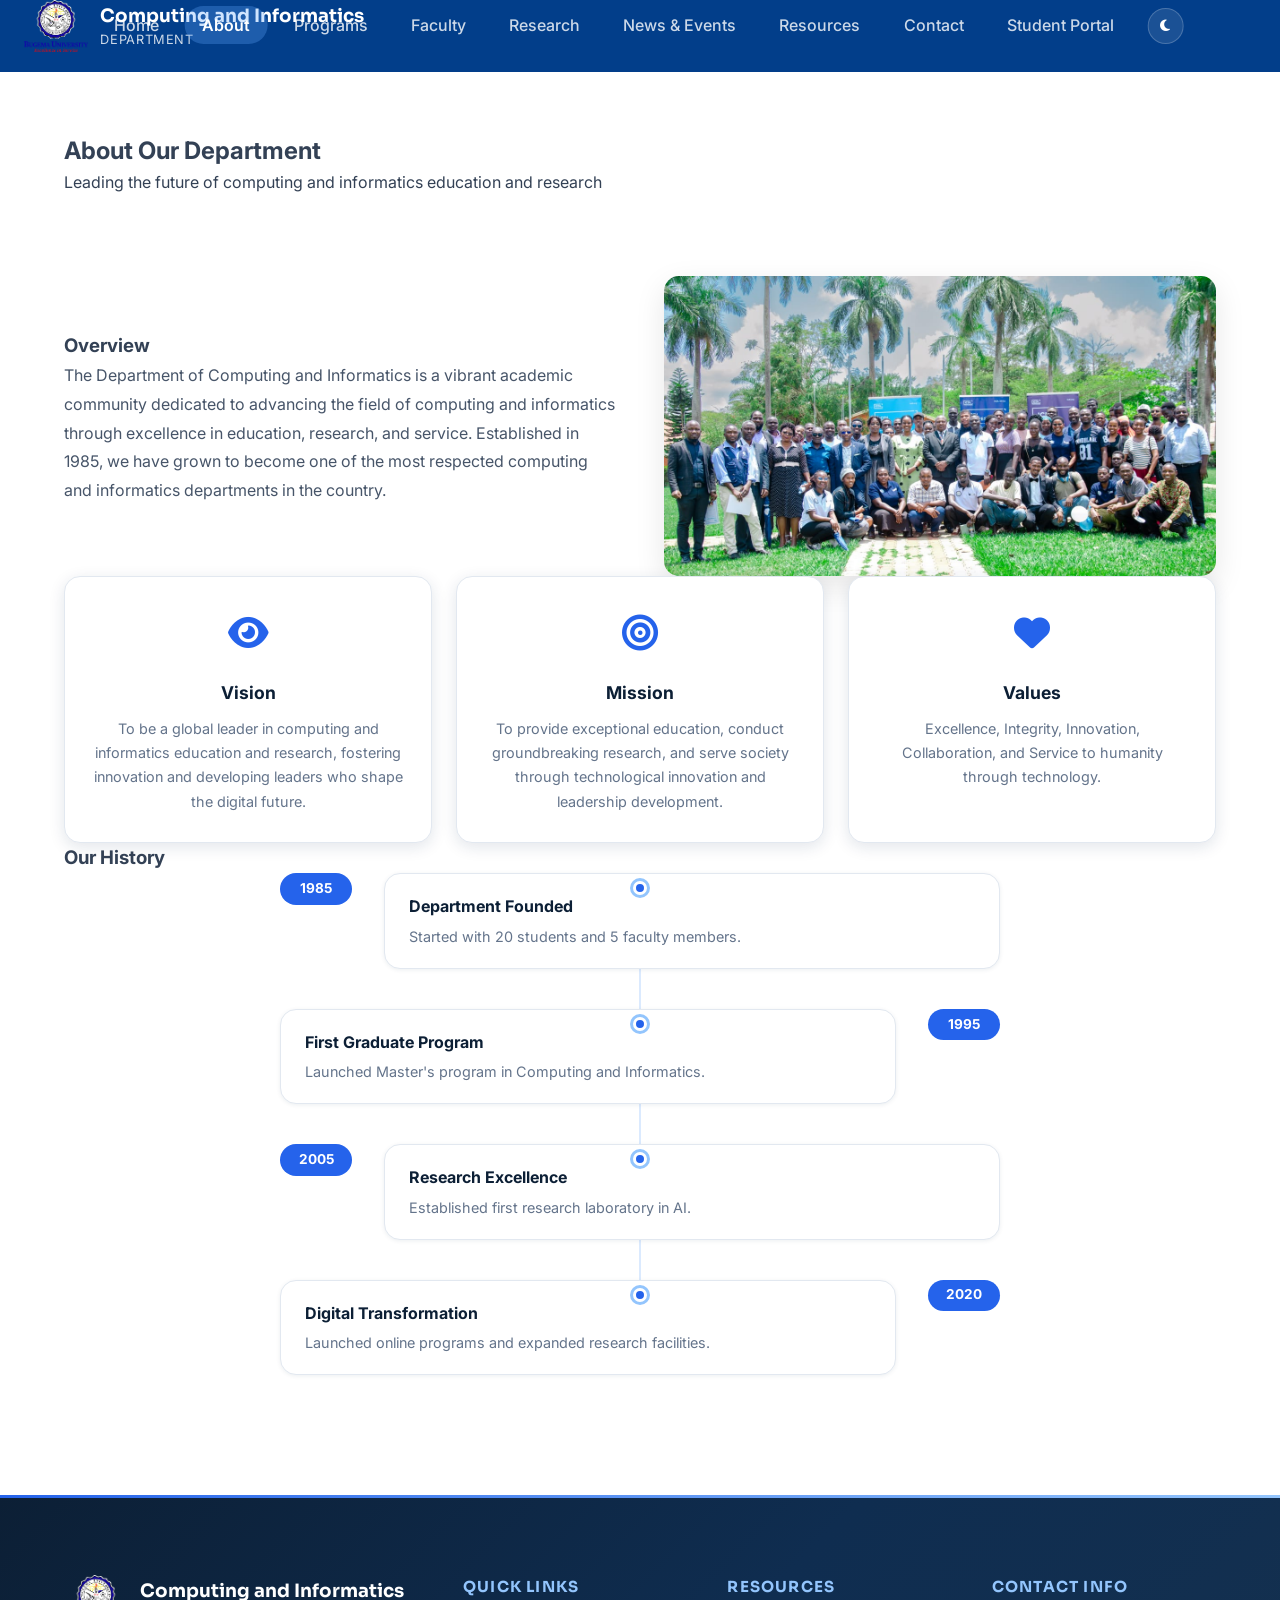
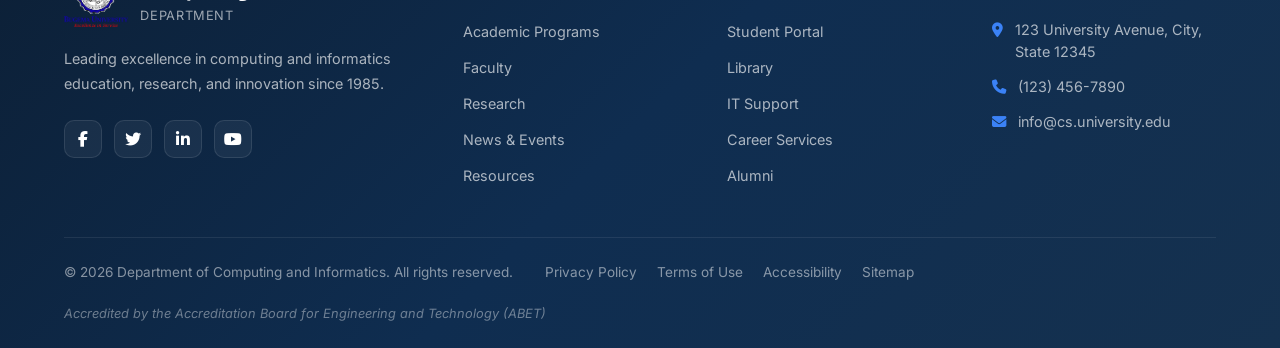
==== about.html @ a3d0b2f0 "BUSchool-Department-Computing_and_informatics" ====
<!DOCTYPE html>
<html lang="en">
<head>
    <meta charset="UTF-8">
    <meta name="viewport" content="width=device-width, initial-scale=1.0, maximum-scale=5.0, user-scalable=yes, viewport-fit=cover">
    <meta name="description" content="About the Department of Computing and Informatics - Our history, vision, mission, and values">
    <meta name="keywords" content="computing and informatics department, about, vision, mission, history, values">
    <meta name="author" content="Department of Computing and Informatics">
    <title>About Us | Department of Computing and Informatics | University</title>
    <link rel="stylesheet" href="styles.css">
    <link rel="preconnect" href="https://fonts.googleapis.com">
    <link rel="preconnect" href="https://fonts.gstatic.com" crossorigin>
    <link href="https://fonts.googleapis.com/css2?family=Inter:wght@300;400;500;600;700&family=Merriweather:wght@300;400;700&display=swap" rel="stylesheet">
    <link rel="stylesheet" href="https://cdnjs.cloudflare.com/ajax/libs/font-awesome/6.4.0/css/all.min.css">
</head>
<body>
    <!-- Navigation Header -->
    <header class="header" role="banner">
        <nav class="navbar" role="navigation" aria-label="Main navigation">
            <div class="nav-container">
                <div class="nav-brand">
                    <a href="index.html" class="brand-link">
                        <div class="brand-logo">
                            <img src="bugema logo.png" alt="Bugema Logo" class="nav-logo-img">
                        </div>
                        <div class="brand-text">
                            <span class="brand-name">Computing and Informatics</span>
                            <span class="brand-tagline">Department</span>
                        </div>
                    </a>
                </div>
                
                <button class="nav-toggle" aria-label="Toggle navigation" aria-expanded="false">
                    <span class="hamburger-line"></span>
                    <span class="hamburger-line"></span>
                    <span class="hamburger-line"></span>
                </button>
                
                <ul class="nav-menu" role="menubar">
                    <li class="nav-item" role="none">
                        <a href="index.html" class="nav-link" role="menuitem">Home</a>
                    </li>
                    <li class="nav-item" role="none">
                        <a href="about.html" class="nav-link active" role="menuitem">About</a>
                    </li>
                    <li class="nav-item" role="none">
                        <a href="programs.html" class="nav-link" role="menuitem">Programs</a>
                    </li>
                    <li class="nav-item" role="none">
                        <a href="faculty.html" class="nav-link" role="menuitem">Faculty</a>
                    </li>
                    <li class="nav-item" role="none">
                        <a href="research.html" class="nav-link" role="menuitem">Research</a>
                    </li>
                    <li class="nav-item" role="none">
                        <a href="news.html" class="nav-link" role="menuitem">News & Events</a>
                    </li>
                    <li class="nav-item" role="none">
                        <a href="resources.html" class="nav-link" role="menuitem">Resources</a>
                    </li>
                    <li class="nav-item" role="none">
                        <a href="contact.html" class="nav-link" role="menuitem">Contact</a>
                    </li>
                    <li class="nav-item nav-cta" role="none">
                        <a href="https://erms.bugemauniv.ac.ug/student/login/" class="nav-link cta-button" role="menuitem" target="_blank">Student Portal</a>
                    </li>
                </ul>
            </div>
        </nav>
    </header>

    <main>
        <!-- Page Header -->
        <section class="page-header about-hero">
            <div class="container">
                <h1 class="page-title">About Our Department</h1>
                <p class="page-subtitle">Leading the future of computing and informatics education and research</p>
            </div>
        </section>

        <!-- About Section -->
        <section class="section">
            <div class="container">
                <div class="about-content">
                    <div class="about-overview">
                        <div class="overview-grid">
                            <div class="overview-text">
                                <h3>Overview</h3>
                                <p>The Department of Computing and Informatics is a vibrant academic community dedicated to advancing the field of computing and informatics through excellence in education, research, and service. Established in 1985, we have grown to become one of the most respected computing and informatics departments in the country.</p>
                            </div>
                            <div class="overview-image">
                                <img src="departement picture.jpeg" alt="Computing and Informatics Department" style="width: 100%; height: auto; border-radius: 15px; box-shadow: 0 10px 30px rgba(0,0,0,0.1);">
                            </div>
                        </div>
                    </div>
                    
                    <div class="vmv-grid">
                        <div class="vmv-card">
                            <div class="vmv-icon">
                                <i class="fas fa-eye"></i>
                            </div>
                            <h3>Vision</h3>
                            <p>To be a global leader in computing and informatics education and research, fostering innovation and developing leaders who shape the digital future.</p>
                        </div>
                        
                        <div class="vmv-card">
                            <div class="vmv-icon">
                                <i class="fas fa-bullseye"></i>
                            </div>
                            <h3>Mission</h3>
                            <p>To provide exceptional education, conduct groundbreaking research, and serve society through technological innovation and leadership development.</p>
                        </div>
                        
                        <div class="vmv-card">
                            <div class="vmv-icon">
                                <i class="fas fa-heart"></i>
                            </div>
                            <h3>Values</h3>
                            <p>Excellence, Integrity, Innovation, Collaboration, and Service to humanity through technology.</p>
                        </div>
                    </div>
                    
                    <div class="history-timeline">
                        <h3>Our History</h3>
                        <div class="timeline">
                            <div class="timeline-item">
                                <div class="timeline-dot"></div>
                                <div class="timeline-year">1985</div>
                                <div class="timeline-body">
                                    <h4>Department Founded</h4>
                                    <p>Started with 20 students and 5 faculty members.</p>
                                </div>
                            </div>
                            <div class="timeline-item">
                                <div class="timeline-dot"></div>
                                <div class="timeline-year">1995</div>
                                <div class="timeline-body">
                                    <h4>First Graduate Program</h4>
                                    <p>Launched Master's program in Computing and Informatics.</p>
                                </div>
                            </div>
                            <div class="timeline-item">
                                <div class="timeline-dot"></div>
                                <div class="timeline-year">2005</div>
                                <div class="timeline-body">
                                    <h4>Research Excellence</h4>
                                    <p>Established first research laboratory in AI.</p>
                                </div>
                            </div>
                            <div class="timeline-item">
                                <div class="timeline-dot"></div>
                                <div class="timeline-year">2020</div>
                                <div class="timeline-body">
                                    <h4>Digital Transformation</h4>
                                    <p>Launched online programs and expanded research facilities.</p>
                                </div>
                            </div>
                        </div>
                    </div>
                </div>
            </div>
        </section>
    </main>

    <!-- Footer -->
    <footer class="footer" role="contentinfo">
        <div class="container">
            <div class="footer-content">
                <div class="footer-section">
                    <div class="footer-brand">
                        <div class="brand-logo">
                            <img src="bugema logo.png" alt="Bugema Logo" class="nav-logo-img">
                        </div>
                        <div class="brand-text">
                            <span class="brand-name">Computing and Informatics</span>
                            <span class="brand-tagline">Department</span>
                        </div>
                    </div>
                    <p class="footer-description">
                        Leading excellence in computing and informatics education, research, and innovation since 1985.
                    </p>
                    <div class="social-links">
                        <a href="#" aria-label="Facebook">
                            <i class="fab fa-facebook-f"></i>
                        </a>
                        <a href="#" aria-label="Twitter">
                            <i class="fab fa-twitter"></i>
                        </a>
                        <a href="#" aria-label="LinkedIn">
                            <i class="fab fa-linkedin-in"></i>
                        </a>
                        <a href="#" aria-label="YouTube">
                            <i class="fab fa-youtube"></i>
                        </a>
                    </div>
                </div>
                
                <div class="footer-section">
                    <h3>Quick Links</h3>
                    <ul class="footer-links">
                        <li><a href="programs.html">Academic Programs</a></li>
                        <li><a href="faculty.html">Faculty</a></li>
                        <li><a href="research.html">Research</a></li>
                        <li><a href="news.html">News & Events</a></li>
                        <li><a href="resources.html">Resources</a></li>
                    </ul>
                </div>
                
                <div class="footer-section">
                    <h3>Resources</h3>
                    <ul class="footer-links">
                        <li><a href="https://erms.bugemauniv.ac.ug/student/login/" target="_blank">Student Portal</a></li>
                        <li><a href="#">Library</a></li>
                        <li><a href="#">IT Support</a></li>
                        <li><a href="#">Career Services</a></li>
                        <li><a href="#">Alumni</a></li>
                    </ul>
                </div>
                
                <div class="footer-section">
                    <h3>Contact Info</h3>
                    <ul class="footer-contact">
                        <li>
                            <i class="fas fa-map-marker-alt"></i>
                            123 University Avenue, City, State 12345
                        </li>
                        <li>
                            <i class="fas fa-phone"></i>
                            (123) 456-7890
                        </li>
                        <li>
                            <i class="fas fa-envelope"></i>
                            info@cs.university.edu
                        </li>
                    </ul>
                </div>
            </div>
            
            <div class="footer-bottom">
                <div class="footer-legal">
                    <p>&copy; 2026 Department of Computing and Informatics. All rights reserved.</p>
                    <ul class="legal-links">
                        <li><a href="#">Privacy Policy</a></li>
                        <li><a href="#">Terms of Use</a></li>
                        <li><a href="#">Accessibility</a></li>
                        <li><a href="#">Sitemap</a></li>
                    </ul>
                </div>
                <div class="footer-accreditation">
                    <p>Accredited by the Accreditation Board for Engineering and Technology (ABET)</p>
                </div>
            </div>
        </div>
    </footer>

    <script src="script.js"></script>
</body>
</html>
---- styles.css ----
/* =========================================================
   CS Department Website — Complete Design System
   Blue & White Theme | Modern University Layout
   ========================================================= */

@import url('https://fonts.googleapis.com/css2?family=Sora:wght@300;400;500;600;700;800&family=Inter:wght@300;400;500;600;700&display=swap');

/* ─── CSS Variables ──────────────────────────────────────── */
:root {
  --blue-900: #0c1f35;
  --blue-800: #0f2d50;
  --blue-700: #15314f;
  --blue-600: #1a4a72;
  --blue-500: #1d6fa3;
  --blue-400: #2563eb;
  --blue-300: #3b82f6;
  --blue-200: #93c5fd;
  --blue-100: #dbeafe;
  --blue-50:  #eff6ff;

  --white: #ffffff;
  --gray-50: #f8fafc;
  --gray-100: #f1f5f9;
  --gray-200: #e2e8f0;
  --gray-300: #cbd5e1;
  --gray-500: #64748b;
  --gray-600: #475569;
  --gray-700: #334155;
  --gray-900: #0f172a;

  --font-heading: 'Sora', sans-serif;
  --font-body: 'Inter', sans-serif;

  --radius-sm: 8px;
  --radius-md: 16px;
  --radius-lg: 24px;
  --radius-full: 9999px;

  --shadow-sm: 0 1px 4px rgba(15,45,80,.08);
  --shadow-md: 0 4px 16px rgba(15,45,80,.12);
  --shadow-lg: 0 12px 40px rgba(15,45,80,.16);
  --shadow-xl: 0 24px 60px rgba(15,45,80,.2);

  --nav-h: 72px;
  --bottom-nav-h: 64px;
  --transition: .25s ease;
}

[data-theme="dark"] {
  --white: #0f172a;
  --gray-50: #1e293b;
  --gray-100: #334155;
  --gray-200: #475569;
  --gray-300: #64748b;
  --gray-500: #94a3b8;
  --gray-600: #cbd5e1;
  --gray-700: #f1f5f9;
  --gray-900: #ffffff;
  
  --blue-900: #93c5fd;
  --blue-50: #1e293b;
}

/* ─── Reset ──────────────────────────────────────────────── */
*, *::before, *::after { box-sizing: border-box; margin: 0; padding: 0; }
html { scroll-behavior: smooth; font-size: 16px; }
body {
  font-family: var(--font-body);
  color: var(--gray-700);
  background: var(--white);
  line-height: 1.6;
  -webkit-font-smoothing: antialiased;
  overflow-x: hidden;
}
img { max-width: 100%; display: block; }
a { text-decoration: none; color: inherit; }
ul { list-style: none; }

/* ─── Container ──────────────────────────────────────────── */
.container {
  max-width: 1200px;
  margin: 0 auto;
  padding: 0 1.5rem;
}

/* ─── Body padding for nav ───────────────────────────────── */
body { padding-top: calc(var(--nav-h) + 60px); }
@media (max-width: 767px) {
  body { padding-top: 0; padding-bottom: var(--bottom-nav-h); }
}

/* =========================================================
   HEADER & NAVIGATION
   ========================================================= */
.header {
  position: fixed;
  top: 0; left: 0; right: 0;
  height: var(--nav-h);
  background: #023e8a; /* Solid vibrant university blue */
  z-index: 1000;
  transition: all 0.3s ease;
}
.header.scrolled {
  background: rgba(2, 62, 138, 0.95);
  backdrop-filter: blur(12px);
  box-shadow: 0 4px 30px rgba(0,0,0,0.15);
}

.nav-container {
  display: flex;
  align-items: center;
  justify-content: space-between;
  width: 100%;
  height: 100%;
  max-width: 1400px;
  margin: 0 auto;
  padding: 0 1.5rem;
  position: relative;
}

/* Brand */
.brand-link {
  display: flex;
  align-items: center;
  gap: .75rem;
  text-decoration: none;
  flex-shrink: 0;
}
.brand-logo {
  display: flex;
  align-items: center;
  justify-content: center;
  height: 52px;
  flex-shrink: 0;
}
.nav-logo-img {
  height: 52px;
  width: auto;
  object-fit: contain;
  display: block;
}
.brand-text {
  display: flex;
  flex-direction: column;
  white-space: nowrap;
}
.brand-name { font-family: var(--font-heading); font-size: 1.15rem; font-weight: 700; color: var(--white); }
.brand-tagline { font-family: var(--font-body); font-size: .8rem; color: rgba(255,255,255,.8); text-transform: uppercase; letter-spacing: 0.05em; }

/* Navigation Menu & Responsive Dropdown */
.nav-menu {
  display: flex;
  align-items: center;
  gap: .5rem;
  position: absolute;
  left: 50%;
  transform: translateX(-50%);
}
.nav-link {
  color: rgba(255,255,255,.8);
  font-size: 1rem;
  font-weight: 500;
  padding: .55rem 1.1rem;
  border-radius: var(--radius-full);
  transition: all 0.3s ease;
  white-space: nowrap;
}
.nav-link:hover   { color: var(--white); background: rgba(255,255,255,.12); }
.nav-link.active  { color: var(--white); background: rgba(96,165,250,.3); font-weight: 600; }

.nav-toggle { display: none; background: transparent; border: none; cursor: pointer; padding: 0.5rem; }
.hamburger-line { display: block; width: 24px; height: 2px; margin: 5px 0; background: var(--white); transition: var(--transition); }

/* Theme Toggle Button */
.theme-toggle {
  background: rgba(255,255,255,.1);
  border: 1px solid rgba(255,255,255,.2);
  color: var(--white);
  border-radius: 50%;
  width: 36px; height: 36px;
  display: flex; align-items: center; justify-content: center;
  cursor: pointer; transition: var(--transition);
  margin-left: 0.5rem;
}
.theme-toggle:hover { background: rgba(255,255,255,.2); transform: translateY(-2px); }
.theme-toggle i { pointer-events: none; }

/* Responsive Nav */
@media (max-width: 900px) {
  .nav-toggle { display: block; }
  .nav-menu {
    position: absolute;
    top: 100%; left: 0; right: 0;
    transform: none;
    background: rgba(12, 31, 53, 0.98);
    backdrop-filter: blur(16px);
    flex-direction: column;
    padding: 1.5rem;
    gap: 1rem;
    box-shadow: 0 10px 30px rgba(0,0,0,0.3);
    clip-path: polygon(0 0, 100% 0, 100% 0, 0 0);
    transition: clip-path 0.4s ease-in-out;
  }
  .nav-menu.show {
    clip-path: polygon(0 0, 100% 0, 100% 100%, 0 100%);
  }
  .nav-link { font-size: 1.1rem; width: 100%; text-align: center; }
  .nav-cta { margin: 1rem auto 0; }
  .theme-toggle-item { display: flex; justify-content: center; width: 100%; margin-top: 1rem; border-top: 1px solid rgba(255,255,255,0.1); padding-top: 1rem; }
}

/* =========================================================
   PAGE HERO (inner pages)
   ========================================================= */
.page-hero {
  position: relative;
  padding: 5rem 0 3.5rem;
  background:
    linear-gradient(135deg, rgba(12,31,53,.82) 0%, rgba(21,49,79,.82) 100%),
    url('departement picture.jpeg') center/cover no-repeat;
  color: var(--white);
  overflow: hidden;
}
.page-hero::after {
  content: '';
  position: absolute;
  inset: 0;
  background: url("data:image/svg+xml,%3Csvg width='60' height='60' viewBox='0 0 60 60' xmlns='http://www.w3.org/2000/svg'%3E%3Cg fill='none' fill-rule='evenodd'%3E%3Cg fill='%23ffffff' fill-opacity='0.03'%3E%3Cpath d='M36 34v-4h-2v4h-4v2h4v4h2v-4h4v-2h-4zm0-30V0h-2v4h-4v2h4v4h2V6h4V4h-4zM6 34v-4H4v4H0v2h4v4h2v-4h4v-2H6zM6 4V0H4v4H0v2h4v4h2V6h4V4H6z'/%3E%3C/g%3E%3C/g%3E%3C/svg%3E");
  pointer-events: none;
}
.page-hero .container { position: relative; z-index: 1; }
.page-breadcrumb {
  font-size: .8rem;
  color: rgba(255,255,255,.6);
  margin-bottom: .75rem;
  display: flex;
  align-items: center;
  gap: .5rem;
}
.page-breadcrumb a { color: rgba(255,255,255,.6); }
.page-breadcrumb a:hover { color: var(--white); }
.page-hero-title {
  font-family: var(--font-heading);
  font-size: clamp(2rem, 5vw, 3.25rem);
  font-weight: 800;
  line-height: 1.15;
  margin-bottom: .75rem;
}
.page-hero-sub {
  font-size: 1.1rem;
  color: rgba(255,255,255,.8);
  max-width: 560px;
}

/* =========================================================
   SECTION STYLES
   ========================================================= */
.section { padding: 5rem 0; }
.section-alt { background: var(--blue-50); }
.section-dark {
  background: linear-gradient(135deg, var(--blue-900), var(--blue-700));
  color: var(--white);
}

.section-header { text-align: center; margin-bottom: 3.5rem; }
.section-tag {
  display: inline-block;
  background: var(--blue-100);
  color: var(--blue-400);
  font-size: .75rem;
  font-weight: 700;
  text-transform: uppercase;
  letter-spacing: .1em;
  padding: .3rem .9rem;
  border-radius: var(--radius-full);
  margin-bottom: 1rem;
}
.section-dark .section-tag {
  background: rgba(255,255,255,.1);
  color: var(--blue-200);
}
.section-title {
  font-family: var(--font-heading);
  font-size: clamp(1.75rem, 4vw, 2.75rem);
  font-weight: 800;
  color: var(--blue-900);
  margin-bottom: .75rem;
}
.section-dark .section-title { color: var(--white); }
.section-sub {
  font-size: 1.1rem;
  color: var(--gray-500);
  max-width: 600px;
  margin: 0 auto;
}
.section-dark .section-sub { color: rgba(255,255,255,.7); }

/* ─── Section Divider accent ─── */
.section-title::after {
  content: '';
  display: block;
  width: 48px;
  height: 4px;
  background: linear-gradient(90deg, var(--blue-400), var(--blue-200));
  border-radius: 2px;
  margin: .75rem auto 0;
}
.section-header.left .section-title::after { margin-left: 0; }

/* =========================================================
   BUTTONS
   ========================================================= */
.btn {
  display: inline-flex;
  align-items: center;
  gap: .5rem;
  padding: .75rem 1.75rem;
  border-radius: var(--radius-full);
  font-weight: 600;
  font-size: .95rem;
  transition: var(--transition);
  cursor: pointer;
  border: 2px solid transparent;
  white-space: nowrap;
}
.btn-primary {
  background: linear-gradient(120deg, var(--blue-400), var(--blue-300));
  color: var(--white);
  box-shadow: 0 4px 14px rgba(37,99,235,.3);
}
.btn-primary:hover { transform: translateY(-2px); box-shadow: 0 8px 24px rgba(37,99,235,.4); }
.btn-outline {
  background: transparent;
  color: var(--white);
  border-color: rgba(255,255,255,.6);
}
.btn-outline:hover { background: rgba(255,255,255,.12); border-color: var(--white); }
.btn-outline-blue {
  background: transparent;
  color: var(--blue-400);
  border-color: var(--blue-400);
}
.btn-outline-blue:hover { background: var(--blue-400); color: var(--white); }
.btn-sm { padding: .5rem 1.1rem; font-size: .85rem; }

/* =========================================================
   HERO (homepage)
   ========================================================= */
.hero {
  position: relative;
  min-height: calc(100vh - var(--nav-h));
  display: flex;
  align-items: center;
  overflow: hidden;
  color: var(--white);
}
@media (max-width: 767px) {
  .hero { min-height: calc(100vh - 58px); }
}

/* Slideshow */
.hero-slides { position: absolute; inset: 0; }
.hero-slide {
  position: absolute;
  inset: 0;
  background-size: cover;
  background-position: center;
  opacity: 0;
  transform: scale(1.06);
  animation: heroSlide 24s infinite ease-in-out;
}
.hero-slide:nth-child(1) { background-image: url('departement.jpeg'); animation-delay: 0s; }
.hero-slide:nth-child(2) { background-image: url('welcome.jpg'); animation-delay: 6s; }
.hero-slide:nth-child(3) { background-image: url('Arc of knowledge BU.jpg'); animation-delay: 12s; }
.hero-slide:nth-child(4) { background-image: url('1.jpg'); animation-delay: 18s; }
@keyframes heroSlide {
  0%, 24% { opacity: 1; transform: scale(1.03); }
  26%, 100% { opacity: 0; transform: scale(1.08); }
}

.hero-overlay {
  position: absolute;
  inset: 0;
  background: linear-gradient(135deg, rgba(12,31,53,.78) 0%, rgba(21,49,79,.6) 100%);
}
.hero-content {
  position: relative;
  z-index: 2;
  width: 100%;
  text-align: center;
  padding: 4rem 0;
}
/* Welcome Logo specific for index.html */
.welcome-logo {
  width: 140px;
  height: 140px;
  object-fit: contain;
  margin: 0 auto 1.5rem;
  filter: drop-shadow(0 8px 24px rgba(0,0,0,0.6));
  animation: fadeUp 0.8s ease;
}
.hero-logo {
  width: 110px;
  height: 110px;
  object-fit: contain;
  margin: 0 auto 1.5rem;
  filter: drop-shadow(0 4px 16px rgba(0,0,0,.4));
}
.hero-tag {
  display: inline-block;
  background: rgba(255,255,255,.12);
  border: 1px solid rgba(255,255,255,.25);
  color: var(--blue-200);
  font-size: .8rem;
  font-weight: 600;
  letter-spacing: .1em;
  text-transform: uppercase;
  padding: .35rem 1rem;
  border-radius: var(--radius-full);
  margin-bottom: 1.25rem;
}
.hero-title {
  font-family: var(--font-heading);
  font-size: clamp(2.25rem, 6vw, 4rem);
  font-weight: 800;
  line-height: 1.1;
  margin-bottom: 1rem;
  text-shadow: 0 2px 20px rgba(0,0,0,.3);
}
.hero-sub {
  font-size: clamp(1rem, 2.5vw, 1.25rem);
  color: rgba(255,255,255,.85);
  max-width: 620px;
  margin: 0 auto 2rem;
  text-shadow: 0 1px 8px rgba(0,0,0,.3);
}
.hero-actions { display: flex; gap: 1rem; justify-content: center; flex-wrap: wrap; }

/* Stats Row */
.hero-stats {
  position: relative;
  z-index: 2;
  background: rgba(255,255,255,.06);
  backdrop-filter: blur(10px);
  border-top: 1px solid rgba(255,255,255,.1);
}
.hero-stats-inner {
  display: flex;
  justify-content: center;
  flex-wrap: wrap;
}
.stat-item {
  flex: 1;
  min-width: 120px;
  text-align: center;
  padding: 1.5rem 1rem;
  border-right: 1px solid rgba(255,255,255,.1);
}
.stat-item:last-child { border-right: none; }
.stat-number {
  display: block;
  font-family: var(--font-heading);
  font-size: 2.25rem;
  font-weight: 800;
  color: var(--blue-200);
  line-height: 1;
  margin-bottom: .25rem;
}
.stat-label {
  font-size: .8rem;
  color: rgba(255,255,255,.65);
  text-transform: uppercase;
  letter-spacing: .05em;
}

/* =========================================================
   QUICK LINKS GRID (homepage)
   ========================================================= */
.quick-links {
  padding: 5rem 0;
}
.quick-links-grid {
  display: grid;
  grid-template-columns: repeat(auto-fit, minmax(200px, 1fr));
  gap: 1.5rem;
}
.quick-link-card {
  background: rgba(255, 255, 255, 0.7);
  backdrop-filter: blur(8px);
  -webkit-backdrop-filter: blur(8px);
  border: 1px solid rgba(255, 255, 255, 0.3);
  border-radius: var(--radius-md);
  padding: 2rem 1.5rem;
  text-align: center;
  transition: all 0.4s cubic-bezier(0.165, 0.84, 0.44, 1);
  box-shadow: var(--shadow-sm);
  display: flex;
  flex-direction: column;
  align-items: center;
  gap: 1rem;
  position: relative;
  overflow: hidden;
 height: 100%;}
.quick-link-card::before {
  content: '';
  position: absolute;
  top: 0; left: 0;
  width: 100%; height: 100%;
  background: linear-gradient(135deg, var(--blue-400), var(--blue-300));
  opacity: 0;
  transition: opacity 0.4s ease;
  z-index: 0;
}
.quick-link-card:hover { transform: translateY(-8px); box-shadow: var(--shadow-xl); border-color: transparent; }
.quick-link-card:hover::before { opacity: 0.05; }
.quick-link-card-icon, .quick-link-icon {
  width: 60px; height: 60px;
  background: var(--blue-50);
  border-radius: 16px;
  display: flex; align-items: center; justify-content: center;
  font-size: 1.6rem;
  color: var(--blue-400);
  transition: all 0.4s ease;
  position: relative;
  z-index: 1;
}
.quick-link-card:hover .quick-link-icon { background: var(--blue-400); color: var(--white); transform: scale(1.1); }
.quick-link-card h3 { font-size: 1.1rem; font-weight: 800; color: var(--blue-900); position: relative; z-index: 1; }
.quick-link-card p  { font-size: .85rem; color: var(--gray-600); line-height: 1.6; position: relative; z-index: 1; }
.quick-link-card:hover h3 { color: var(--blue-700); }

/* =========================================================
   HIGHLIGHT CARDS
   ========================================================= */
.highlights {
  padding: 6rem 0;
  background: linear-gradient(180deg, var(--white) 0%, var(--gray-50) 100%);
}
.highlights-grid {
  display: grid;
  grid-template-columns: repeat(auto-fit, minmax(300px, 1fr));
  gap: 2rem;
}
.highlight-card {
  background: var(--white);
  border-radius: var(--radius-lg);
  padding: 2.5rem;
  box-shadow: var(--shadow-md);
  border: 1px solid var(--gray-100);
  transition: all 0.4s cubic-bezier(0.175, 0.885, 0.32, 1.275);
  position: relative;
  overflow: hidden;
  display: flex;
  flex-direction: column;
  gap: 1.25rem;
 height: 100%;}
.highlight-card::before {
  content: '';
  position: absolute;
  top: 0; left: 0; right: 0;
  height: 5px;
  background: linear-gradient(90deg, var(--blue-400), var(--blue-200));
}
.highlight-card:hover { transform: translateY(-10px); box-shadow: var(--shadow-xl); border-color: var(--blue-100); }
.highlight-icon {
  width: 64px; height: 64px;
  background: var(--blue-50);
  border-radius: 18px;
  display: flex; align-items: center; justify-content: center;
  font-size: 1.8rem;
  color: var(--blue-400);
  transition: all 0.4s ease;
}
.highlight-card:hover .highlight-icon { background: var(--blue-400); color: var(--white); transform: rotate(10deg); }
.highlight-card h3 { font-size: 1.3rem; font-weight: 800; color: var(--blue-900); }
.highlight-card p  { font-size: 1rem; color: var(--gray-600); line-height: 1.8; }

/* =========================================================
   OVERVIEW GRID (about)
   ========================================================= */
.overview-grid {
  display: grid;
  grid-template-columns: 1fr 1fr;
  gap: 3rem;
  align-items: center;
}
.overview-grid.reverse { direction: rtl; }
.overview-grid.reverse > * { direction: ltr; }
@media (max-width: 767px) { .overview-grid { grid-template-columns: 1fr; direction: ltr; } }
.overview-img {
  border-radius: var(--radius-lg);
  width: 100%;
  height: 340px;
  object-fit: cover;
  box-shadow: var(--shadow-lg);
}
.overview-text h2 { font-family: var(--font-heading); font-size: 1.9rem; font-weight: 800; color: var(--blue-900); margin-bottom: 1rem; }
.overview-text p  { color: var(--gray-600); line-height: 1.8; margin-bottom: 1rem; }

/* VMV Cards */
.vmv-grid {
  display: grid;
  grid-template-columns: repeat(auto-fit, minmax(240px, 1fr));
  gap: 1.5rem;
}
.vmv-card {
  background: var(--white);
  border-radius: var(--radius-md);
  padding: 1.75rem;
  box-shadow: var(--shadow-md);
  border: 1px solid var(--gray-200);
  text-align: center;
  transition: var(--transition);
 height: 100%; display: flex; flex-direction: column;}
.vmv-card:hover { transform: translateY(-4px); box-shadow: var(--shadow-lg); }
.vmv-icon {
  font-size: 2.25rem;
  color: var(--blue-400);
  margin-bottom: 1rem;
}
.vmv-card h3 { font-size: 1.1rem; font-weight: 700; color: var(--blue-900); margin-bottom: .6rem; }
.vmv-card p  { font-size: .9rem; color: var(--gray-500); line-height: 1.7; }

/* HOD Card */
.hod-section { padding: 5rem 0; background: var(--blue-50); }
.hod-card {
  display: grid;
  grid-template-columns: 280px 1fr;
  gap: 3rem;
  align-items: center;
  background: var(--white);
  border-radius: var(--radius-lg);
  padding: 2.5rem;
  box-shadow: var(--shadow-lg);
  border: 1px solid var(--blue-100);
}
@media (max-width: 767px) { .hod-card { grid-template-columns: 1fr; text-align: center; } }
.hod-photo {
  width: 100%;
  aspect-ratio: 1;
  object-fit: cover;
  border-radius: var(--radius-md);
  box-shadow: var(--shadow-md);
}
.hod-info .badge {
  display: inline-block;
  background: var(--blue-100);
  color: var(--blue-500);
  font-size: .75rem;
  font-weight: 700;
  letter-spacing: .08em;
  text-transform: uppercase;
  padding: .25rem .75rem;
  border-radius: var(--radius-full);
  margin-bottom: 1rem;
}
.hod-info h2 { font-family: var(--font-heading); font-size: 1.75rem; font-weight: 800; color: var(--blue-900); margin-bottom: .25rem; }
.hod-info .title { color: var(--blue-400); font-weight: 600; margin-bottom: 1rem; }
.hod-info p  { color: var(--gray-600); line-height: 1.8; }

/* Timeline */
.timeline { position: relative; max-width: 720px; margin: 0 auto; }
.timeline::before {
  content: '';
  position: absolute;
  left: 50%;
  top: 0; bottom: 0;
  width: 2px;
  background: var(--blue-100);
  transform: translateX(-50%);
}
@media (max-width: 600px) {
  .timeline::before { left: 16px; }
}
.timeline-item {
  display: flex;
  gap: 2rem;
  margin-bottom: 2.5rem;
  position: relative;
  align-items: flex-start;
}
.timeline-item:nth-child(odd)  { flex-direction: row; }
.timeline-item:nth-child(even) { flex-direction: row-reverse; }
@media (max-width: 600px) {
  .timeline-item,
  .timeline-item:nth-child(even) { flex-direction: row; padding-left: 2.5rem; }
}
.timeline-dot {
  position: absolute;
  left: 50%;
  top: .5rem;
  transform: translateX(-50%);
  width: 14px; height: 14px;
  background: var(--blue-400);
  border: 3px solid var(--white);
  border-radius: 50%;
  box-shadow: 0 0 0 3px var(--blue-200);
  z-index: 1;
  flex-shrink: 0;
}
@media (max-width: 600px) {
  .timeline-dot { left: 16px; transform: none; }
}
.timeline-year {
  background: var(--blue-400);
  color: var(--white);
  font-weight: 700;
  font-size: .85rem;
  padding: .3rem .85rem;
  border-radius: var(--radius-full);
  flex-shrink: 0;
  align-self: flex-start;
  min-width: 72px;
  text-align: center;
}
.timeline-body {
  background: var(--white);
  border-radius: var(--radius-md);
  padding: 1.25rem 1.5rem;
  box-shadow: var(--shadow-sm);
  flex: 1;
  border: 1px solid var(--gray-200);
}
.timeline-body h4 { color: var(--blue-900); font-weight: 700; margin-bottom: .3rem; }
.timeline-body p  { color: var(--gray-500); font-size: .9rem; }

/* =========================================================
   PROGRAMS
   ========================================================= */
.tab-bar {
  display: flex;
  justify-content: center;
  gap: .5rem;
  margin-bottom: 2.5rem;
  flex-wrap: wrap;
}
.tab-btn {
  padding: .55rem 1.4rem;
  border-radius: var(--radius-full);
  border: 2px solid var(--blue-200);
  background: transparent;
  color: var(--blue-600);
  font-weight: 600;
  font-size: .9rem;
  cursor: pointer;
  transition: var(--transition);
}
.tab-btn.active, .tab-btn:hover {
  background: var(--blue-400);
  border-color: var(--blue-400);
  color: var(--white);
}
.tab-panel { display: none; }
.tab-panel.active { display: block; animation: fadeUp .35s ease; }

.program-grid {
  display: grid;
  grid-template-columns: repeat(auto-fit, minmax(340px, 1fr));
  gap: 2rem;
}
.program-card {
  background: var(--white);
  border-radius: var(--radius-lg);
  overflow: hidden;
  box-shadow: var(--shadow-sm);
  border: 1px solid var(--gray-200);
  transition: all 0.4s cubic-bezier(0.175, 0.885, 0.32, 1.275);
  display: flex;
  flex-direction: column;
  position: relative;
}
.program-card::after {
  content: ''; position: absolute; inset: 0; border: 2px solid transparent; 
  background: linear-gradient(135deg, var(--blue-400), var(--blue-200)) border-box; 
  -webkit-mask: linear-gradient(#fff 0 0) padding-box, linear-gradient(#fff 0 0); 
  -webkit-mask-composite: xor; mask: linear-gradient(#fff 0 0) padding-box, linear-gradient(#fff 0 0); mask-composite: exclude; opacity: 0; transition: opacity 0.4s ease; 
  border-radius: var(--radius-lg); pointer-events: none;
}
.program-card:hover { transform: translateY(-8px); box-shadow: 0 16px 40px rgba(0,0,0,.15); }
.program-card:hover::after { opacity: 1; }
.program-card-header {
  background: linear-gradient(135deg, var(--blue-900), var(--blue-600));
  color: var(--white);
  padding: 1.75rem 1.5rem;
  display: flex;
  justify-content: space-between;
  align-items: flex-start;
  gap: 1rem;
}
.program-card-header h3 { font-size: 1.3rem; font-weight: 800; line-height: 1.3; }
.program-badge {
  background: rgba(255,255,255,.2);
  font-size: .75rem;
  font-weight: 700;
  padding: .35rem .75rem;
  border-radius: var(--radius-full);
  white-space: nowrap;
}
.program-card-body { padding: 1.75rem 1.5rem; flex: 1; }
.program-card-body p { color: var(--gray-600); font-size: .95rem; line-height: 1.7; margin-bottom: 1.25rem; }
.program-tags { display: flex; flex-wrap: wrap; gap: .6rem; margin-bottom: 1.5rem; }
.tag {
  background: var(--blue-50);
  color: var(--blue-600);
  font-size: .75rem;
  font-weight: 700;
  padding: .35rem .85rem;
  border-radius: var(--radius-full);
}
.program-card-footer {
  padding: 1.25rem 1.5rem;
  border-top: 1px solid var(--gray-200);
  display: flex;
  justify-content: space-between;
  align-items: center;
  flex-wrap: wrap;
  gap: .75rem;
}
.program-meta { font-size: .85rem; color: var(--gray-600); display: flex; align-items: center; gap: .4rem; font-weight: 500; }
.program-meta i { color: var(--blue-400); }

/* =========================================================
   FACULTY
   ========================================================= */
.faculty-grid {
  display: grid;
  grid-template-columns: repeat(auto-fit, minmax(320px, 1fr));
  gap: 2rem;
}
.faculty-card {
  background: var(--white);
  border-radius: var(--radius-lg);
  overflow: hidden;
  box-shadow: var(--shadow-sm);
  border: 1px solid var(--gray-200);
  transition: all 0.4s cubic-bezier(0.175, 0.885, 0.32, 1.275);
  display: flex;
  flex-direction: column;
  position: relative;
}
.faculty-card::after {
  content: ''; position: absolute; inset: 0; border: 2px solid transparent; 
  background: linear-gradient(135deg, var(--blue-400), var(--blue-200)) border-box; 
  -webkit-mask: linear-gradient(#fff 0 0) padding-box, linear-gradient(#fff 0 0); 
  -webkit-mask-composite: xor; mask: linear-gradient(#fff 0 0) padding-box, linear-gradient(#fff 0 0); mask-composite: exclude; opacity: 0; transition: opacity 0.4s ease; 
  border-radius: var(--radius-lg); pointer-events: none;
}
.faculty-card:hover { transform: translateY(-8px); box-shadow: 0 16px 40px rgba(0,0,0,.15); }
.faculty-card:hover::after { opacity: 1; }

.faculty-image {
  height: 280px;
  overflow: hidden;
  position: relative;
}
.faculty-image img {
  width: 100%; height: 100%;
  object-fit: cover;
  transition: transform .6s ease;
}
.faculty-card:hover .faculty-image img { transform: scale(1.08); }

.faculty-info {
  padding: 1.75rem;
  display: flex;
  flex-direction: column;
  flex: 1;
}
.faculty-info h3 { font-size: 1.25rem; font-weight: 800; color: var(--blue-900); margin-bottom: .25rem; line-height: 1.2; }
.faculty-title { color: var(--blue-400); font-size: .9rem; font-weight: 700; margin-bottom: .4rem; text-transform: uppercase; letter-spacing: 0.05em; }
.faculty-credentials { color: var(--gray-500); font-size: .85rem; font-style: italic; margin-bottom: 1.25rem; }

.faculty-research { margin-bottom: 1.5rem; flex: 1; }
.faculty-research strong { display: block; font-size: .85rem; color: var(--blue-900); margin-bottom: .4rem; }
.faculty-research ul { list-style: none; padding: 0; margin: 0; display: flex; flex-wrap: wrap; gap: .4rem; }
.faculty-research li { background: var(--blue-50); color: var(--blue-600); font-size: .75rem; padding: .2rem .6rem; border-radius: var(--radius-full); font-weight: 600; }

.faculty-contact {
  display: flex;
  flex-direction: column;
  gap: .5rem;
  padding-top: 1.25rem;
  border-top: 1px solid var(--gray-200);
}
.contact-link {
  width: 100%;
  padding: .6rem 1rem;
  border-radius: 10px;
  background: var(--blue-50);
  color: var(--blue-600);
  display: flex; align-items: center; justify-content: flex-start;
  gap: .75rem;
  font-size: .85rem;
  font-weight: 500;
  transition: all 0.3s ease;
  overflow: hidden;
  text-overflow: ellipsis;
  white-space: nowrap;
}
.contact-link:hover { background: var(--blue-400); color: var(--white); transform: translateY(-2px); box-shadow: 0 4px 12px rgba(37,99,235,.3); }

/* =========================================================
   RESEARCH
   ========================================================= */
.research-grid {
  display: grid;
  grid-template-columns: repeat(auto-fit, minmax(240px, 1fr));
  gap: 1.25rem;
}
.research-card {
  background: var(--white);
  border-radius: var(--radius-md);
  padding: 1.75rem;
  box-shadow: var(--shadow-sm);
  border: 1px solid var(--gray-200);
  text-align: center;
  transition: var(--transition);
 height: 100%; display: flex; flex-direction: column;}
.research-card:hover { transform: translateY(-4px); box-shadow: var(--shadow-lg); border-color: var(--blue-200); }
.research-icon { font-size: 2.25rem; color: var(--blue-400); margin-bottom: .9rem; }
.research-card h4 { font-size: 1.05rem; font-weight: 700; color: var(--blue-900); margin-bottom: .5rem; }
.research-card p  { font-size: .875rem; color: var(--gray-500); line-height: 1.7; }

.publications-list { max-width: 800px; margin: 0 auto; display: flex; flex-direction: column; gap: 1rem; }
.pub-item {
  background: var(--white);
  border-radius: var(--radius-md);
  padding: 1.25rem 1.5rem;
  box-shadow: var(--shadow-sm);
  border-left: 4px solid var(--blue-400);
  transition: var(--transition);
}
.pub-item:hover { box-shadow: var(--shadow-md); }
.pub-item h4 { color: var(--blue-900); font-weight: 700; margin-bottom: .35rem; font-size: 1rem; }
.pub-authors { color: var(--gray-600); font-size: .85rem; margin-bottom: .2rem; }
.pub-venue    { color: var(--gray-500); font-size: .8rem; font-style: italic; }

.projects-grid {
  display: grid;
  grid-template-columns: repeat(auto-fit, minmax(300px, 1fr));
  gap: 1.25rem;
}
.project-card {
  background: var(--white);
  border-radius: var(--radius-md);
  padding: 1.5rem;
  box-shadow: var(--shadow-md);
  border: 1px solid var(--gray-200);
  transition: var(--transition);
 height: 100%; display: flex; flex-direction: column;}
.project-card:hover { transform: translateY(-4px); box-shadow: var(--shadow-lg); }
.project-card h4 { color: var(--blue-900); font-weight: 700; margin-bottom: .5rem; }
.project-card p  { color: var(--gray-500); font-size: .9rem; line-height: 1.7; margin-bottom: 1rem;  flex: 1;}
.project-footer { display: flex; justify-content: space-between; align-items: center; flex-wrap: wrap; gap: .5rem; }
.project-funding { font-weight: 700; color: var(--blue-400); }
.project-tag { background: var(--blue-50); color: var(--blue-600); font-size: .75rem; font-weight: 600; padding: .2rem .6rem; border-radius: var(--radius-full); }

/* =========================================================
   NEWS & EVENTS
   ========================================================= */
.news-events-layout {
  display: grid;
  grid-template-columns: 1fr 360px;
  gap: 2rem;
  align-items: start;
}
@media (max-width: 900px) { .news-events-layout { grid-template-columns: 1fr; } }

.news-list { display: flex; flex-direction: column; gap: 1.25rem; }
.news-card {
  background: var(--white);
  border-radius: var(--radius-md);
  padding: 1.5rem;
  box-shadow: var(--shadow-sm);
  border: 1px solid var(--gray-200);
  transition: var(--transition);
}
.news-card:hover { box-shadow: var(--shadow-md); border-color: var(--blue-200); }
.news-date { font-size: .8rem; font-weight: 600; color: var(--blue-400); margin-bottom: .5rem; }
.news-card h3 { font-size: 1.05rem; font-weight: 700; color: var(--blue-900); margin-bottom: .5rem; }
.news-card p  { color: var(--gray-500); font-size: .875rem; line-height: 1.7; margin-bottom: .75rem; }
.read-more { color: var(--blue-400); font-size: .85rem; font-weight: 600; transition: var(--transition); display: inline-flex; align-items: center; gap: .35rem; }
.read-more:hover { gap: .6rem; color: var(--blue-600); }

.events-panel {
  background: var(--white);
  border-radius: var(--radius-md);
  box-shadow: var(--shadow-md);
  border: 1px solid var(--gray-200);
  overflow: hidden;
  position: sticky;
  top: calc(var(--nav-h) + 1rem);
}
.events-panel-header {
  background: linear-gradient(135deg, var(--blue-800), var(--blue-600));
  color: var(--white);
  padding: 1.25rem 1.5rem;
  font-weight: 700;
  font-size: 1rem;
  display: flex;
  align-items: center;
  gap: .5rem;
}
.events-list { padding: 1px 0; }
.event-item {
  display: flex;
  gap: 1rem;
  padding: 1rem 1.5rem;
  border-bottom: 1px solid var(--gray-200);
  transition: var(--transition);
}
.event-item:last-child { border-bottom: none; }
.event-item:hover { background: var(--blue-50); }
.event-date-box {
  width: 52px;
  flex-shrink: 0;
  background: var(--blue-50);
  border-radius: 10px;
  text-align: center;
  display: flex;
  flex-direction: column;
  align-items: center;
  justify-content: center;
  padding: .4rem .2rem;
  color: var(--blue-400);
}
.event-day   { font-size: 1.3rem; font-weight: 800; line-height: 1; }
.event-month { font-size: .65rem; font-weight: 600; text-transform: uppercase; }
.event-info h4 { font-size: .9rem; font-weight: 700; color: var(--blue-900); margin-bottom: .2rem; }
.event-time, .event-loc { font-size: .78rem; color: var(--gray-500); display: flex; align-items: center; gap: .3rem; }

/* =========================================================
   RESOURCES — tabbed hub
   ========================================================= */
.resources-tabs-bar {
  display: flex;
  gap: .5rem;
  margin-bottom: 2rem;
  flex-wrap: wrap;
  justify-content: center;
}
.resources-tab-btn {
  padding: .6rem 1.4rem;
  border-radius: var(--radius-full);
  border: 2px solid var(--blue-200);
  background: transparent;
  color: var(--blue-600);
  font-weight: 600;
  font-size: .85rem;
  cursor: pointer;
  transition: var(--transition);
  display: flex;
  align-items: center;
  gap: .4rem;
}
.resources-tab-btn.active, .resources-tab-btn:hover {
  background: var(--blue-400);
  border-color: var(--blue-400);
  color: var(--white);
}
.resources-tab-panel { display: none; }
.resources-tab-panel.active { display: block; animation: fadeUp .35s ease; }

.resources-grid {
  display: grid;
  grid-template-columns: repeat(auto-fit, minmax(260px, 1fr));
  gap: 1.25rem;
}
.resource-card {
  background: var(--white);
  border-radius: var(--radius-md);
  padding: 1.5rem;
  box-shadow: var(--shadow-sm);
  border: 1px solid var(--gray-200);
  display: flex;
  align-items: flex-start;
  gap: 1rem;
  transition: var(--transition);
}
.resource-card:hover { box-shadow: var(--shadow-md); border-color: var(--blue-200); }
.resource-card-icon {
  width: 44px; height: 44px;
  background: var(--blue-50);
  border-radius: 12px;
  display: flex; align-items: center; justify-content: center;
  color: var(--blue-400);
  font-size: 1.2rem;
  flex-shrink: 0;
}
.brand-logo {
  display: flex;
  align-items: center;
  justify-content: center;
  height: 52px;
  flex-shrink: 0;
}
.nav-logo-img {
  height: 52px;
  width: auto;
  object-fit: contain;
  display: block;
}
.resource-card h4 { font-weight: 700; color: var(--blue-900); margin-bottom: .25rem; font-size: .95rem; }
.resource-card p  { color: var(--gray-500); font-size: .82rem; line-height: 1.6; }

/* Calendar styles inside resources */
.calendar-quick { display: grid; grid-template-columns: repeat(auto-fit, minmax(260px, 1fr)); gap: 1.25rem; }
.cal-card {
  background: var(--white);
  border-radius: var(--radius-md);
  padding: 1.5rem;
  box-shadow: var(--shadow-sm);
  border: 1px solid var(--gray-200);
 height: 100%; display: flex; flex-direction: column;}
.cal-card h3 { font-weight: 700; color: var(--blue-900); margin-bottom: 1rem; }
.cal-events { display: flex; flex-direction: column; gap: .5rem; }
.cal-event-row { display: flex; gap: .75rem; align-items: center; font-size: .85rem; }
.cal-event-dot { width: 8px; height: 8px; background: var(--blue-400); border-radius: 50%; flex-shrink: 0; }
.cal-date { color: var(--blue-400); font-weight: 600; min-width: 100px; }
.cal-label { color: var(--gray-600); }

/* Form inside resources */
.app-form-wrap {
  max-width: 720px;
  margin: 0 auto;
  background: var(--white);
  border-radius: var(--radius-md);
  padding: 2rem;
  box-shadow: var(--shadow-md);
  border: 1px solid var(--gray-200);
}
.form-row-2 { display: grid; grid-template-columns: 1fr 1fr; gap: 1rem; }
@media (max-width: 600px) { .form-row-2 { grid-template-columns: 1fr; } }
.form-group { margin-bottom: 1.25rem; }
.form-group label { display: block; font-weight: 600; font-size: .875rem; color: var(--gray-700); margin-bottom: .4rem; }
.form-group input,
.form-group select,
.form-group textarea {
  width: 100%;
  padding: .75rem 1rem;
  border: 2px solid var(--gray-200);
  border-radius: var(--radius-sm);
  font-size: .95rem;
  font-family: var(--font-body);
  transition: var(--transition);
  background: var(--gray-50);
  color: var(--gray-700);
}
.form-group input:focus,
.form-group select:focus,
.form-group textarea:focus {
  outline: none;
  border-color: var(--blue-400);
  background: var(--white);
  box-shadow: 0 0 0 3px rgba(37,99,235,.1);
}

/* =========================================================
   CONTACT
   ========================================================= */
.contact-layout {
  display: grid;
  grid-template-columns: 1fr 1fr;
  gap: 3rem;
  align-items: start;
}
@media (max-width: 767px) { .contact-layout { grid-template-columns: 1fr; } }
.contact-info-cards { display: flex; flex-direction: column; gap: 1rem; }
.contact-info-card {
  display: flex;
  gap: 1rem;
  align-items: flex-start;
  background: var(--white);
  border-radius: var(--radius-md);
  padding: 1.25rem 1.5rem;
  box-shadow: var(--shadow-sm);
  border: 1px solid var(--gray-200);
}
.contact-info-icon {
  width: 46px; height: 46px;
  background: var(--blue-50);
  border-radius: 12px;
  display: flex; align-items: center; justify-content: center;
  color: var(--blue-400);
  font-size: 1.15rem;
  flex-shrink: 0;
}
.contact-info-card h4 { font-weight: 700; color: var(--blue-900); margin-bottom: .2rem; }
.contact-info-card p  { color: var(--gray-500); font-size: .9rem; }
.contact-form-box {
  background: var(--white);
  border-radius: var(--radius-md);
  padding: 2rem;
  box-shadow: var(--shadow-md);
  border: 1px solid var(--gray-200);
}
.contact-form-box h3 { font-family: var(--font-heading); font-size: 1.4rem; font-weight: 700; color: var(--blue-900); margin-bottom: 1.5rem; }
.map-wrap {
  border-radius: var(--radius-md);
  overflow: hidden;
  margin-top: 3rem;
  box-shadow: var(--shadow-md);
}

/* =========================================================
   FOOTER (Creative Structure)
   ========================================================= */
.footer {
  background: linear-gradient(135deg, var(--blue-900) 0%, var(--blue-800) 50%, var(--blue-700) 100%);
  color: var(--white);
  padding: 5rem 0 0;
  position: relative;
  overflow: hidden;
}
.footer::before {
  content: '';
  position: absolute;
  top: 0; left: 0; right: 0;
  height: 3px;
  background: linear-gradient(90deg, var(--blue-400), var(--blue-200), var(--blue-400));
  background-size: 200% auto;
  animation: shineWave 4s linear infinite;
}
.footer-content {
  display: grid;
  grid-template-columns: 1.6fr repeat(3, 1fr);
  gap: 2.5rem;
  padding-bottom: 3rem;
  position: relative;
  z-index: 2;
}
@media (max-width: 900px) { .footer-content { grid-template-columns: 1fr 1fr; } }
@media (max-width: 600px) { .footer-content { grid-template-columns: 1fr; } }
.footer-section h3 { font-family: var(--font-heading); font-weight: 700; font-size: .95rem; color: var(--blue-200); margin-bottom: 1.25rem; text-transform: uppercase; letter-spacing: .08em; }
.footer-brand { margin-bottom: 1.25rem; display: flex; align-items: center; gap: .75rem; }
.footer-brand .brand-name { font-family: var(--font-heading); font-size: 1.15rem; font-weight: 700; color: var(--white); display: block; }
.footer-brand .brand-tagline { font-size: .8rem; color: rgba(255,255,255,.6); letter-spacing: .05em; }
.footer-description { color: rgba(255,255,255,.65); font-size: .9rem; line-height: 1.7; margin-bottom: 1.5rem; }
.social-links { display: flex; gap: .75rem; }
.social-links a {
  width: 38px; height: 38px;
  border-radius: 10px;
  background: rgba(255,255,255,.05);
  box-shadow: inset 0 0 0 1px rgba(255,255,255,.1);
  color: var(--white);
  display: flex; align-items: center; justify-content: center;
  font-size: 1rem;
  transition: all 0.4s cubic-bezier(0.175, 0.885, 0.32, 1.275);
}
.social-links a:hover { 
  background: var(--blue-400); 
  transform: translateY(-4px) rotate(8deg); 
  box-shadow: 0 8px 16px rgba(37,99,235,.4);
}
.footer-links { display: flex; flex-direction: column; gap: .65rem; }
.footer-links li a { 
  color: rgba(255,255,255,.65); 
  font-size: .9rem; 
  transition: var(--transition); 
  display: inline-block;
  position: relative;
}
.footer-links li a::after {
  content: ''; position: absolute; left: 0; bottom: -2px; width: 0; height: 1px; background: var(--blue-300); transition: width .3s ease;
}
.footer-links li a:hover { color: var(--white); transform: translateX(5px); }
.footer-links li a:hover::after { width: 100%; }
.footer-contact { display: flex; flex-direction: column; gap: .85rem; }
.footer-contact li { display: flex; gap: .75rem; align-items: flex-start; color: rgba(255,255,255,.65); font-size: .9rem; line-height: 1.5; }
.footer-contact li i { color: var(--blue-300); margin-top: .25rem; }
.footer-bottom {
  border-top: 1px solid rgba(255,255,255,.08);
  padding: 1.5rem 0;
  display: flex;
  justify-content: space-between;
  align-items: center;
  flex-wrap: wrap;
  gap: 1.25rem;
}
.footer-legal { display: flex; flex-wrap: wrap; gap: 1rem; align-items: center; color: rgba(255,255,255,.5); font-size: .85rem; }
.footer-legal p { margin-right: 1rem; }
.legal-links { display: flex; gap: 1.25rem; }
.legal-links li a { color: rgba(255,255,255,.5); font-size: .85rem; transition: var(--transition); }
.legal-links li a:hover { color: var(--white); }
.footer-accreditation p { font-size: .8rem; font-style: italic; color: rgba(255,255,255,.4); margin: 0; }

/* Effects */
@keyframes shineWave {
  0% { background-position: 0% 50%; }
  100% { background-position: 200% 50%; }
}

/* Back to Top */
.back-to-top {
  position: fixed;
  bottom: 30px;
  right: 30px;
  width: 48px;
  height: 48px;
  background: linear-gradient(135deg, var(--blue-400), var(--blue-500));
  color: var(--white);
  border-radius: 50%;
  border: none;
  outline: none;
  display: flex;
  align-items: center;
  justify-content: center;
  font-size: 1.25rem;
  box-shadow: 0 4px 16px rgba(37,99,235,.4);
  cursor: pointer;
  opacity: 0;
  visibility: hidden;
  transform: translateY(20px);
  transition: all 0.4s cubic-bezier(0.175, 0.885, 0.32, 1.275);
  z-index: 1000;
  text-decoration: none;
}
.back-to-top.show { opacity: 1; visibility: visible; transform: translateY(0); }
.back-to-top:hover { transform: translateY(-5px); box-shadow: 0 8px 25px rgba(37,99,235,.6); color: var(--white); }

/* =========================================================
   ANIMATIONS
   ========================================================= */
@keyframes fadeUp {
  from { opacity: 0; transform: translateY(16px); }
  to   { opacity: 1; transform: translateY(0); }
}

.reveal {
  opacity: 0;
  transform: translateY(24px);
  transition: opacity .55s ease, transform .55s ease;
}
.reveal.visible {
  opacity: 1;
  transform: translateY(0);
}

/* =========================================================
   UTILITY
   ========================================================= */
.text-center { text-align: center; }
.mt-2 { margin-top: .5rem; }
.mt-4 { margin-top: 1rem; }
.mb-4 { margin-bottom: 1rem; }
.gap-1 { gap: .25rem; }

/* Accessibility */
@media (prefers-reduced-motion: reduce) {
  *, *::before, *::after { animation-duration: .01ms !important; transition-duration: .01ms !important; }
}

/* Print */
@media print {
  .header, .bottom-nav, .mobile-header { display: none !important; }
  body { padding: 0; }
}

/* =========================================================
   COURSE CATALOG
   ========================================================= */
.catalog-intro, .catalog-info {
  margin-bottom: 4rem;
}
.level-section {
  margin-bottom: 4rem;
}
.level-section h2 {
  font-family: var(--font-heading);
  font-size: 1.8rem;
  color: var(--blue-900);
  margin-bottom: 2rem;
  padding-bottom: 0.5rem;
  border-bottom: 2px solid var(--blue-100);
}
.course-grid {
  display: grid;
  grid-template-columns: repeat(auto-fit, minmax(320px, 1fr));
  gap: 2rem;
}
.course-card {
  background: var(--white);
  border-radius: var(--radius-lg);
  box-shadow: var(--shadow-sm);
  border: 1px solid var(--gray-200);
  overflow: hidden;
  transition: all 0.4s cubic-bezier(0.175, 0.885, 0.32, 1.275);
  display: flex;
  flex-direction: column;
}
.course-card:hover {
  transform: translateY(-6px);
  box-shadow: var(--shadow-lg);
  border-color: var(--blue-200);
}
.course-header {
  background: linear-gradient(135deg, var(--blue-50), var(--blue-100));
  padding: 1.5rem;
  border-bottom: 1px solid var(--blue-200);
}
.course-header h3 {
  font-size: 1.15rem;
  font-weight: 800;
  color: var(--blue-900);
  margin-bottom: 0.5rem;
  line-height: 1.3;
}
.course-code {
  display: inline-block;
  background: var(--blue-400);
  color: var(--white);
  font-size: 0.75rem;
  font-weight: 700;
  padding: 0.25rem 0.75rem;
  border-radius: var(--radius-full);
}
.course-details {
  padding: 1.5rem;
  flex: 1;
  display: flex;
  flex-direction: column;
}
.course-credits {
  font-weight: 700;
  color: var(--blue-500);
  margin-bottom: 1rem;
  font-size: 0.9rem;
}
.course-description {
  color: var(--gray-600);
  font-size: 0.9rem;
  line-height: 1.6;
  margin-bottom: 1.5rem;
}
.course-topics { margin-bottom: 1.5rem; flex: 1; }
.course-topics h4 { font-size: 0.85rem; color: var(--blue-900); margin-bottom: 0.5rem; }
.course-topics ul {
  list-style: none; padding: 0; margin: 0;
  display: flex; flex-direction: column; gap: 0.4rem;
}
.course-topics li {
  font-size: 0.85rem; color: var(--gray-600);
  position: relative; padding-left: 1.25rem;
}
.course-topics li::before {
  content: '→';
  position: absolute; left: 0; color: var(--blue-400); font-weight: bold;
}
.course-info {
  display: flex; flex-direction: column; gap: 0.4rem;
  padding-top: 1.25rem; border-top: 1px solid var(--gray-200);
  font-size: 0.85rem;
}
.course-prereq { color: var(--gray-700); font-weight: 600; }
.course-offering { color: var(--gray-500); font-style: italic; }

.info-grid {
  display: grid;
  grid-template-columns: repeat(auto-fit, minmax(280px, 1fr));
  gap: 1.5rem;
}
.info-card {
  background: var(--white);
  border-radius: var(--radius-md);
  padding: 1.5rem;
  box-shadow: var(--shadow-sm);
  border: 1px solid var(--gray-200);
  transition: var(--transition);
 height: 100%; display: flex; flex-direction: column;}
.info-card:hover { transform: translateY(-3px); box-shadow: var(--shadow-md); border-color: var(--blue-300); }
.info-card h3 { font-size: 1.1rem; font-weight: 700; color: var(--blue-900); margin-bottom: 0.75rem; }
.info-card p { color: var(--gray-600); font-size: 0.9rem; line-height: 1.6; }

/* =========================================================
   ACADEMIC CALENDAR
   ========================================================= */
.calendar-overview { margin-bottom: 4rem; }
.academic-year-info {
  display: grid;
  grid-template-columns: repeat(auto-fit, minmax(300px, 1fr));
  gap: 2rem;
  margin-top: 2rem;
}
.year-card {
  background: linear-gradient(135deg, var(--blue-900), var(--blue-800));
  color: var(--white);
  border-radius: var(--radius-lg);
  padding: 2.5rem;
  box-shadow: var(--shadow-lg);
  position: relative;
  overflow: hidden;
 height: 100%; display: flex; flex-direction: column;}
.year-card::after {
  content: ''; position: absolute; top: -50px; right: -50px;
  width: 150px; height: 150px; background: rgba(255,255,255,0.05);
  border-radius: 50%;
}
.year-card h3 { font-family: var(--font-heading); font-size: 1.5rem; font-weight: 800; margin-bottom: 0.5rem; }
.year-card p { font-size: 1rem; color: var(--blue-200); margin-bottom: 1.5rem; }
.year-card ul { list-style: none; display: flex; flex-direction: column; gap: 0.75rem; }
.year-card li { display: flex; align-items: flex-start; gap: 0.5rem; font-size: 0.95rem; color: rgba(255,255,255,0.85); }
.year-card li::before { content: '•'; color: var(--blue-400); font-weight: bold; }

.calendar-detailed { margin-bottom: 4rem; }
.month-section { margin-bottom: 3rem; }
.month-section h3 {
  font-family: var(--font-heading);
  font-size: 1.4rem; color: var(--blue-900);
  margin-bottom: 1.5rem;
  border-bottom: 1px solid var(--gray-200); padding-bottom: 0.5rem;
}
.calendar-events {
  display: grid;
  grid-template-columns: repeat(auto-fit, minmax(320px, 1fr));
  gap: 1.5rem;
}
.calendar-events .event-item {
  background: var(--white);
  border-radius: var(--radius-md);
  box-shadow: var(--shadow-sm);
  border: 1px solid var(--gray-200);
  padding: 1.25rem;
  display: flex; gap: 1.25rem; align-items: center;
  transition: var(--transition);
}
.calendar-events .event-item:hover { box-shadow: var(--shadow-md); transform: translateX(5px); border-color: var(--blue-200); }
.calendar-events .event-date {
  width: 60px; height: 60px;
  background: var(--blue-50);
  border-radius: 12px;
  display: flex; flex-direction: column; align-items: center; justify-content: center;
  color: var(--blue-400);
  flex-shrink: 0;
}
.calendar-events .event-day { font-size: 1.4rem; font-weight: 800; line-height: 1; }
.calendar-events .event-month { font-size: 0.75rem; font-weight: 700; text-transform: uppercase; }
.calendar-events .event-info h4 { font-size: 1rem; font-weight: 700; color: var(--blue-900); margin-bottom: 0.25rem; }
.calendar-events .event-info p { font-size: 0.85rem; color: var(--gray-600); margin: 0; }

.calendar-legend { margin-top: 4rem; padding-top: 3rem; border-top: 2px dashed var(--gray-200); }
.legend-grid {
  display: grid;
  grid-template-columns: repeat(auto-fit, minmax(240px, 1fr));
  gap: 1.5rem;
  margin-top: 2rem;
}
.legend-item {
  display: flex; gap: 1rem; align-items: flex-start;
}
.legend-item i {
  font-size: 1.5rem; color: var(--blue-400); margin-top: 0.25rem;
}
.legend-item h4 { font-size: 0.95rem; font-weight: 700; color: var(--blue-900); margin-bottom: 0.25rem; }
.legend-item p { font-size: 0.85rem; color: var(--gray-600); line-height: 1.5; }
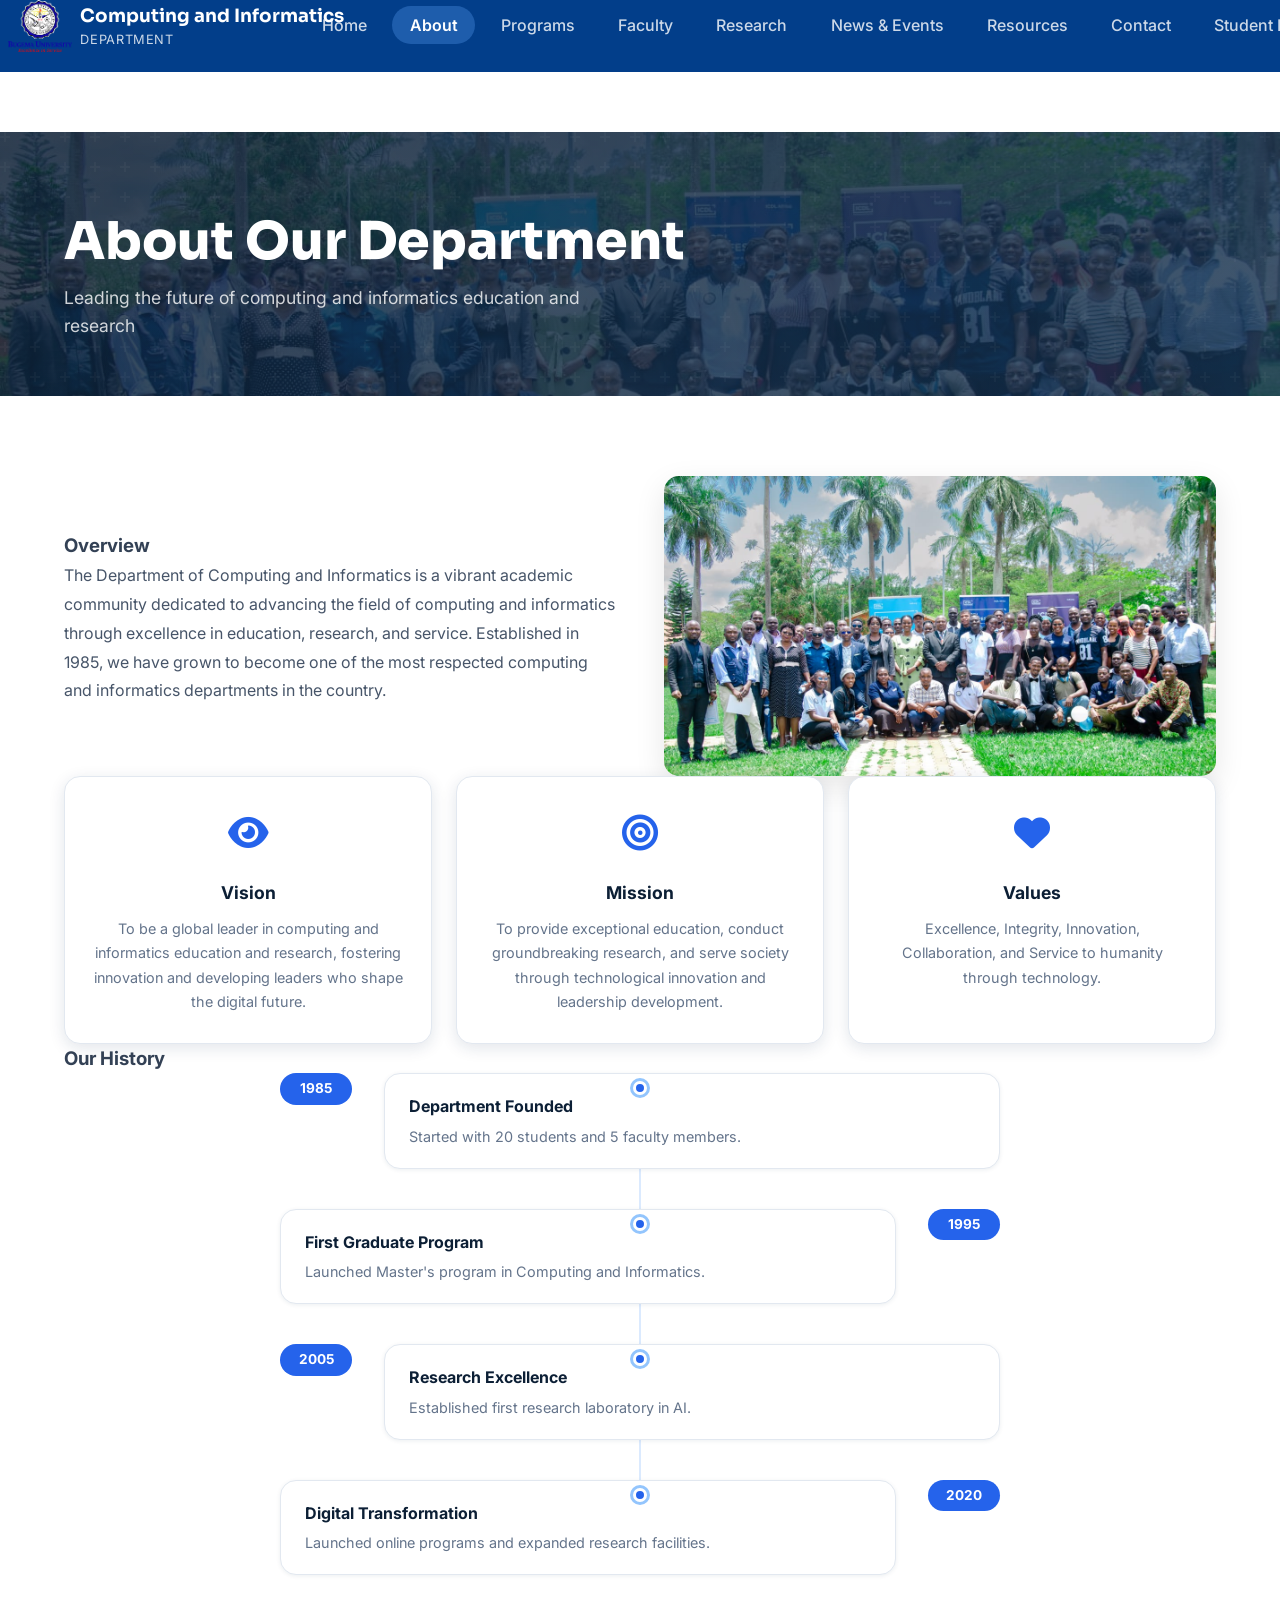
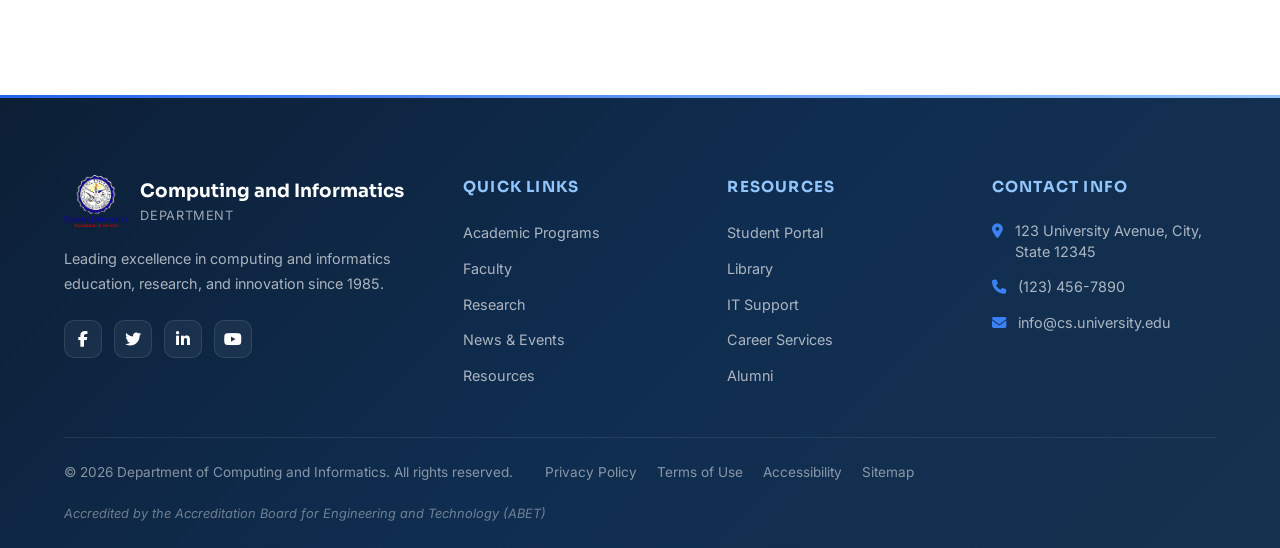
==== commit 561cbfb5: "BUSchool-Department-Computing_and_informatics" ====
--- a/about.html
+++ b/about.html
@@ -70,11 +70,11 @@
     </header>
 
     <main>
-        <!-- Page Header -->
-        <section class="page-header about-hero">
+        <!-- Page Hero -->
+        <section class="page-hero about-hero">
             <div class="container">
-                <h1 class="page-title">About Our Department</h1>
-                <p class="page-subtitle">Leading the future of computing and informatics education and research</p>
+                <h1 class="page-hero-title">About Our Department</h1>
+                <p class="page-hero-sub">Leading the future of computing and informatics education and research</p>
             </div>
         </section>
 
--- a/styles.css
+++ b/styles.css
@@ -114,7 +114,8 @@
   height: 100%;
   max-width: 1400px;
   margin: 0 auto;
-  padding: 0 1.5rem;
+  padding: 0 1.5rem 0 0.5rem; /* Reduced left padding to push logo left */
+  gap: 1.5rem;
   position: relative;
 }
 
@@ -122,7 +123,7 @@
 .brand-link {
   display: flex;
   align-items: center;
-  gap: .75rem;
+  gap: .5rem; /* Reduced gap to bring logo closer to text */
   text-decoration: none;
   flex-shrink: 0;
 }
@@ -152,9 +153,7 @@
   display: flex;
   align-items: center;
   gap: .5rem;
-  position: absolute;
-  left: 50%;
-  transform: translateX(-50%);
+  margin-left: auto; /* Force menu to the far right on desktop */
 }
 .nav-link {
   color: rgba(255,255,255,.8);
